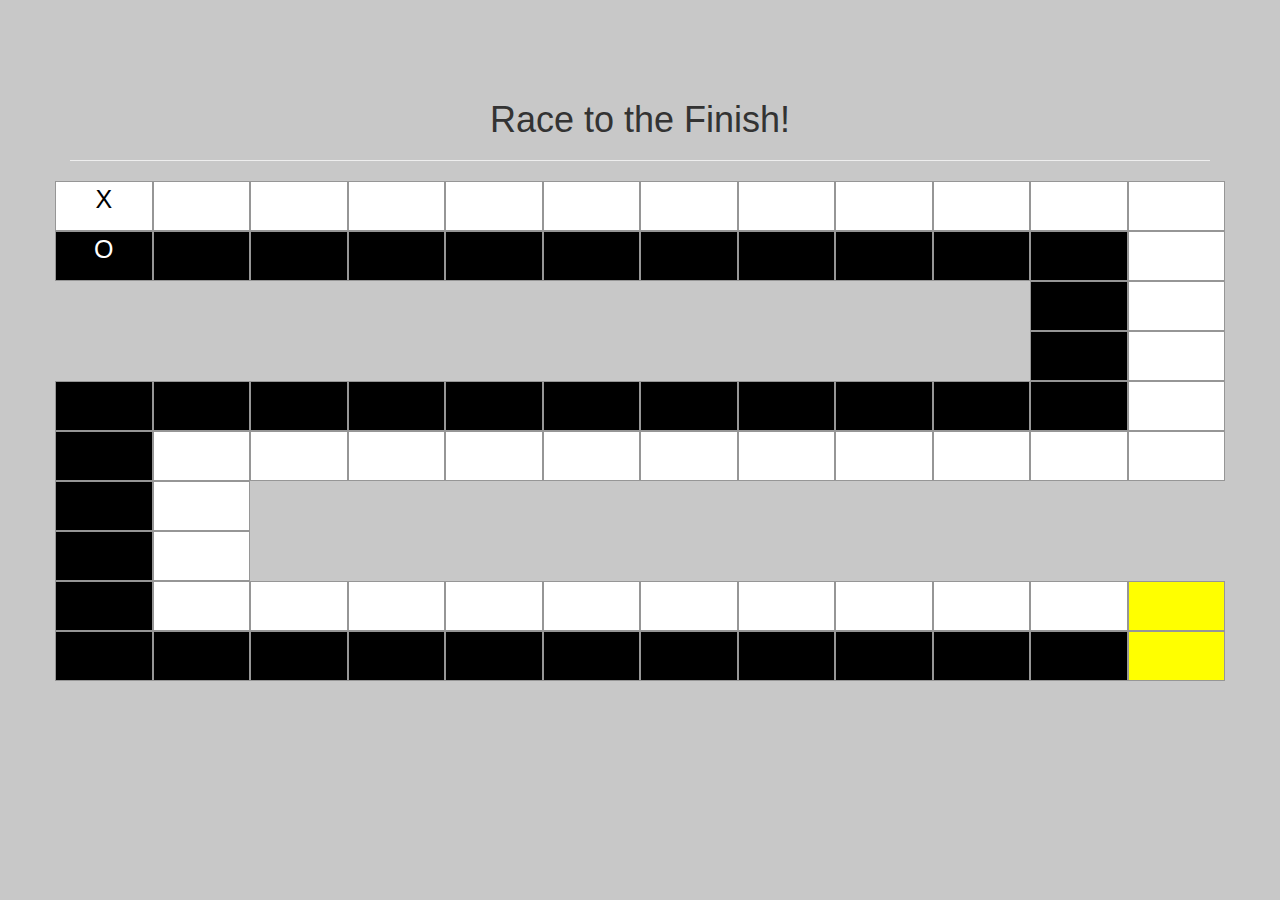
==== game-1/index.html @ 3ab746f6 "still trying to get this to work" ====
<!DOCTYPE html>
<html lang="en">
  <head>
    <meta charset="utf-8">
    <meta name="viewport" content="width=device-width, initial-scale=1">
    
    <title>Blank</title>

    <!-- STYLESHEETS -->
    <link rel="stylesheet" href="https://maxcdn.bootstrapcdn.com/bootstrap/3.3.5/css/bootstrap.min.css">
    <link rel="stylesheet" href="main.css">

    <!-- VENDOR SCRIPTS -->
    <script src="https://ajax.googleapis.com/ajax/libs/jquery/1.11.3/jquery.min.js"></script>
    <script src="https://maxcdn.bootstrapcdn.com/bootstrap/3.3.5/js/bootstrap.min.js"></script>

    <!-- APPLICATION SCRIPTS -->
    <script src="main.js"></script>
  </head>
  <body>
    <div class="container text-center">
      <div class="row">
        <div class="col-md-12">
          <h1>Race to the Finish!</h1>
          <hr>
        </div>
      </div>
      <div class="row">
        <div class="board">
          <div class="col-xs-1 pl-1 1">
            X
          </div>
          <div class="col-xs-1 pl-1 2">
          </div>
          <div class="col-xs-1 pl-1 3">
          </div>
          <div class="col-xs-1 pl-1 4">
          </div>
          <div class="col-xs-1 pl-1 5">
          </div>
          <div class="col-xs-1 pl-1 6">
          </div>
          <div class="col-xs-1 pl-1 7">
          </div>
          <div class="col-xs-1 pl-1 8">
          </div>
          <div class="col-xs-1 pl-1 9">
          </div>
          <div class="col-xs-1 pl-1 10">
          </div>
          <div class="col-xs-1 pl-1 11">
          </div>
          <div class="col-xs-1 pl-1 12">
          </div>
          <div class="col-xs-1 pl-2 1">
            O
          </div>
          <div class="col-xs-1 pl-2 2">
          </div>
          <div class="col-xs-1 pl-2 3">
          </div>
          <div class="col-xs-1 pl-2 4">
          </div>
          <div class="col-xs-1 pl-2 5">
          </div>
          <div class="col-xs-1 pl-2 6">
          </div>
          <div class="col-xs-1 pl-2 7">
          </div>
          <div class="col-xs-1 pl-2 8">
          </div>
          <div class="col-xs-1 pl-2 9">
          </div>
          <div class="col-xs-1 pl-2 10">
          </div>
          <div class="col-xs-1 pl-2 11">
          </div>
          <div class="col-xs-1 pl-1 13">
          </div>
          <!-- End of the first row // Begin first connector-->
          <div class="col-xs-1 col-xs-offset-10 pl-2 12">
          </div>
          <div class="col-xs-1 pl-1 14">
          </div>
          <div class="col-xs-1 col-xs-offset-10 pl-2 13">
          </div>
          <div class="col-xs-1 pl-1 15">
          </div>
          <!-- End first connector // Begin second row -->
          <div class="col-xs-1 pl-2 24">
          </div>
          <div class="col-xs-1 pl-2 23">
          </div>
          <div class="col-xs-1 pl-2 22">
          </div>
          <div class="col-xs-1 pl-2 21">
          </div>
          <div class="col-xs-1 pl-2 20">
          </div>
          <div class="col-xs-1 pl-2 19">
          </div>
          <div class="col-xs-1 pl-2 18">
          </div>
          <div class="col-xs-1 pl-2 17">
          </div>
          <div class="col-xs-1 pl-2 16">
          </div>
          <div class="col-xs-1 pl-2 15">
          </div>
          <div class="col-xs-1 pl-2 14">
          </div>
          <div class="col-xs-1 pl-1 16">
          </div>
          <div class="col-xs-1 pl-2 25">
          </div>
          <div class="col-xs-1 pl-1 27">
          </div>
          <div class="col-xs-1 pl-1 26">
          </div>
          <div class="col-xs-1 pl-1 25">
          </div>
          <div class="col-xs-1 pl-1 24">
          </div>
          <div class="col-xs-1 pl-1 23">
          </div>
          <div class="col-xs-1 pl-1 22">
          </div>
          <div class="col-xs-1 pl-1 21">
          </div>
          <div class="col-xs-1 pl-1 20">
          </div>
          <div class="col-xs-1 pl-1 19">
          </div>
          <div class="col-xs-1 pl-1 18">
          </div>
          <div class="col-xs-1 pl-1 17">
          </div>
          <!-- End second row // Begin second connector -->
          <div class="col-xs-1 pl-2 26">
          </div>
          <div class="col-xs-1 pl-1 28">
          </div>
          <div  class="col-xs-10">
          <!-- PLACEHOLDER BOX -->
          </div>
          <div class="col-xs-1 pl-2 27">
          </div>
          <div class="col-xs-1 pl-1 29">
          </div>
          <div  class="col-xs-10">
          <!-- PLACEHOLDER BOX -->
          </div>
          <!-- End second connector // Begin final row -->
          <div class="col-xs-1 pl-2 28">
          </div>
          <div class="col-xs-1 pl-1 30">
          </div>
          <div class="col-xs-1 pl-1 31">
          </div>
          <div class="col-xs-1 pl-1 32">
          </div>
          <div class="col-xs-1 pl-1 33">
          </div>
          <div class="col-xs-1 pl-1 34">
          </div>
          <div class="col-xs-1 pl-1 35">
          </div>
          <div class="col-xs-1 pl-1 36">
          </div>
          <div class="col-xs-1 pl-1 37">
          </div>
          <div class="col-xs-1 pl-1 38">
          </div>
          <div class="col-xs-1 pl-1 39">
          </div>
          <div class="col-xs-1 pl-1 40 goal">
          </div>
          <div class="col-xs-1 pl-2 29">
          </div>
          <div class="col-xs-1 pl-2 30">
          </div>
          <div class="col-xs-1 pl-2 31">
          </div>
          <div class="col-xs-1 pl-2 32">
          </div>
          <div class="col-xs-1 pl-2 33">
          </div>
          <div class="col-xs-1 pl-2 34">
          </div>
          <div class="col-xs-1 pl-2 35">
          </div>
          <div class="col-xs-1 pl-2 36">
          </div>
          <div class="col-xs-1 pl-2 37">
          </div>
          <div class="col-xs-1 pl-2 38">
          </div>
          <div class="col-xs-1 pl-2 39">
          </div>
          <div class="col-xs-1 pl-2 40 goal">
          </div>
        </div>
      </div>
    </div>
  </body>
</html>
---- game-1/main.css ----
body {
  color: #333;
  font-family: Helvetica, Arial, sans-serif;
  background-color: rgb(200,200,200); /* Sanity Check! */
}

h1 {
  margin-top: 100px;
  text-align: center;
}
p {
	text-align: center;
}

.class-size {
	font-size: 24px;
}

.col-xs-1 {
	color: white;
	font-size: 25px;
	text-align: center;
	height: 50px;
	border: 1px solid rgb(150, 150, 150);
}
.col-xs-10 {
	height: 50px;
}

.pl-1 {
	background-color: white;
	color: black;
}

.pl-2 {
	background-color: black;
	color: white;
}

.goal {
	background-color: yellow;
}
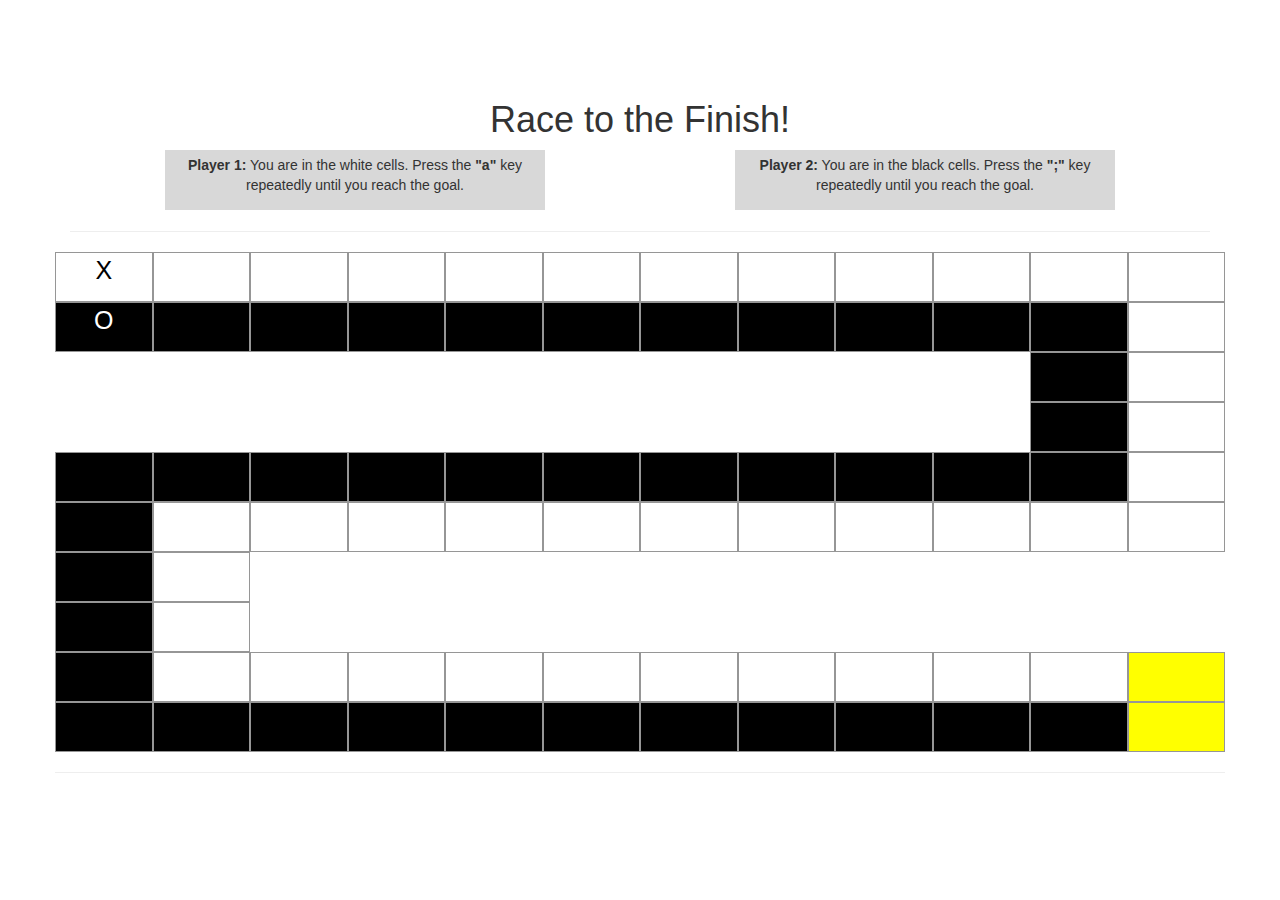
==== commit 76c4e1a8: "Added reset button, background image, and logic to prevent a player from continuing to press after a" ====
--- a/game-1/index.html
+++ b/game-1/index.html
@@ -4,7 +4,7 @@
     <meta charset="utf-8">
     <meta name="viewport" content="width=device-width, initial-scale=1">
     
-    <title>Blank</title>
+    <title>Game 1 - Race to the Finish</title>
 
     <!-- STYLESHEETS -->
     <link rel="stylesheet" href="https://maxcdn.bootstrapcdn.com/bootstrap/3.3.5/css/bootstrap.min.css">
@@ -22,6 +22,15 @@
       <div class="row">
         <div class="col-md-12">
           <h1>Race to the Finish!</h1>
+          <div class="col-md-4 col-md-offset-1 instructions">
+            <p><strong>Player 1:</strong> You are in the white cells. Press the <strong>"a"</strong> key repeatedly until you reach the goal.</p>
+          </div>
+          <div class="col-md-4 col-md-offset-2 instructions">
+          <p><strong>Player 2:</strong> You are in the black cells. Press the <strong>";"</strong> key repeatedly until you reach the goal.</p>
+          </div>
+          <div class="col-md-8 col-md-offset-2 winner-text"></div>
+        </div>
+        <div class="col-md-12">
           <hr>
         </div>
       </div>
@@ -201,6 +210,13 @@
           </div>
         </div>
       </div>
+      <div class="row button">
+        <hr>
+        <button type="button" class="btn btn-success">Reset the game board</button>
+      </div>
+      <div class="col-md-8 col-md-offset-2 credit">
+        <p>Photo by Lee Bennett on <a href="https://www.flickr.com/photos/leebennett/3181986520">flickr</a></p>
+      </div>
     </div>
   </body>
 </html>
--- a/game-1/main.css
+++ b/game-1/main.css
@@ -1,15 +1,27 @@
 body {
   color: #333;
   font-family: Helvetica, Arial, sans-serif;
-  background-color: rgb(200,200,200); /* Sanity Check! */
+  background: url("background.jpg"); /* Sanity Check! */
+  background-attachment: fixed;
+  background-size: cover;
+}
+
+.row {
+	background-color: rgba(255,255,255, 0.4);
 }
 
 h1 {
   margin-top: 100px;
   text-align: center;
 }
-p {
-	text-align: center;
+
+.instructions {
+	padding: 5px;
+	background-color: rgba(200, 200, 200, 0.7);
+}
+
+.winner-text {
+	font-size: 40px;
 }
 
 .class-size {
@@ -39,4 +51,12 @@
 
 .goal {
 	background-color: yellow;
+}
+
+.credit {
+	color: white;
+}
+a {
+	color: white;
+	text-decoration: underline;
 }